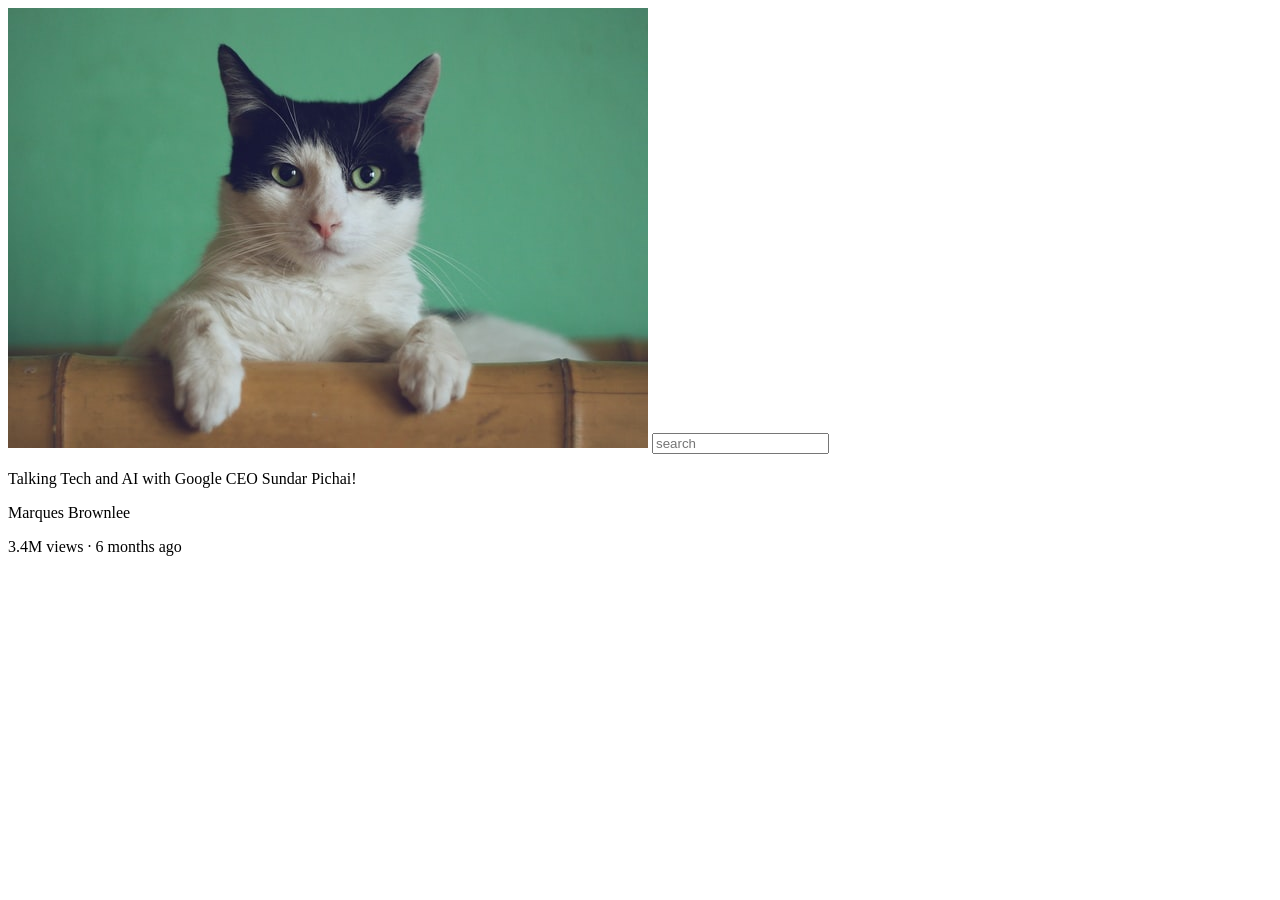
==== youtube.html @ 53cafdc5 "Started on youtube-clone kinda" ====
<!doctype html>
<html lang="en">
  <head>
    <meta charset="UTF-8" />
    <meta name="viewport" content="width=device-width, initial-scale=1.0" />
    <title>Youtube-clone-kinda</title>
    <link rel="stylesheet" href="youtube.css" />
  </head>
  <body>
    <img class="thumbnail" src="cat.jpg" alt="cat-photo" />
    <input class="search-bar" type="text" placeholder="search" />
    <p>Talking Tech and AI with Google CEO Sundar Pichai!</p>
    <p>Marques Brownlee</p>
    <p>3.4M views &#183; 6 months ago</p>
  </body>
</html>
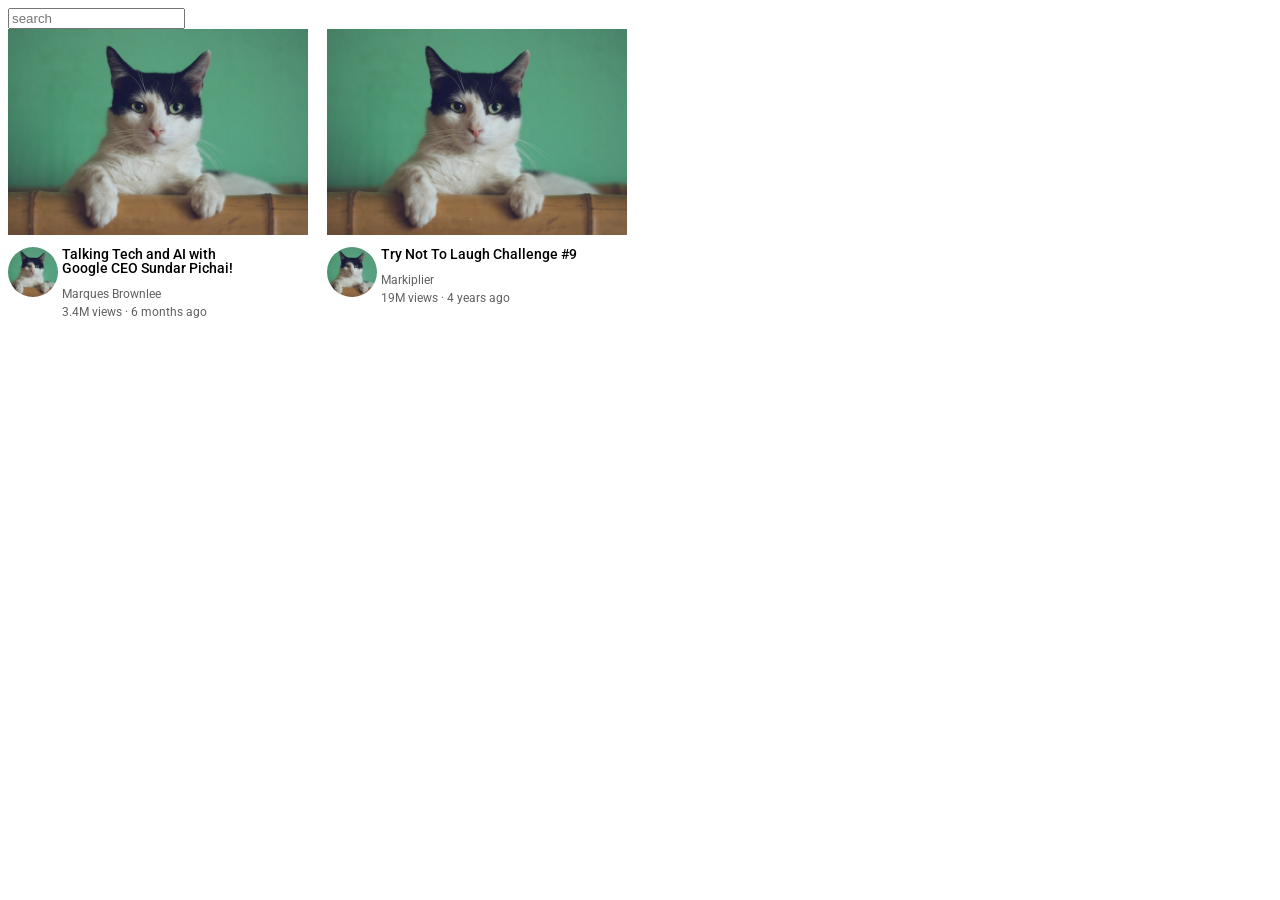
==== commit 1f178547: "halfway there" ====
--- a/youtube.html
+++ b/youtube.html
@@ -5,12 +5,46 @@
     <meta name="viewport" content="width=device-width, initial-scale=1.0" />
     <title>Youtube-clone-kinda</title>
     <link rel="stylesheet" href="youtube.css" />
+    <link rel="preconnect" href="https://fonts.googleapis.com" />
+    <link rel="preconnect" href="https://fonts.gstatic.com" crossorigin />
+    <link
+      href="https://fonts.googleapis.com/css2?family=Roboto:ital,wght@0,100..900;1,100..900&display=swap"
+      rel="stylesheet"
+    />
   </head>
   <body>
-    <img class="thumbnail" src="cat.jpg" alt="cat-photo" />
     <input class="search-bar" type="text" placeholder="search" />
-    <p>Talking Tech and AI with Google CEO Sundar Pichai!</p>
-    <p>Marques Brownlee</p>
-    <p>3.4M views &#183; 6 months ago</p>
+    <div class="video-preview">
+      <div class="thumbnail-row">
+        <img class="thumbnail" src="cat.jpg" alt="cat-photo" />
+      </div>
+      <div>
+        <div class="channel-picture">
+          <img src="cat.jpg" alt="neko" id="profile-picture" />
+        </div>
+        <div class="video-info">
+          <p class="video-title">
+            Talking Tech and AI with Google CEO Sundar Pichai!
+          </p>
+          <p class="video-author">Marques Brownlee</p>
+          <p class="video-stats">3.4M views &#183; 6 months ago</p>
+        </div>
+      </div>
+    </div>
+    <div class="video-preview">
+      <div class="thumbnail-row">
+        <img class="thumbnail" src="cat.jpg" alt="cat-photo" />
+      </div>
+      <div>
+        <div class="channel-picture">
+          <img src="cat.jpg" alt="neko" id="profile-picture" />
+        </div>
+        <div class="video-info">
+          <p class="video-title">Try Not To Laugh Challenge #9</p>
+          <p class="video-author">Markiplier</p>
+          <p class="video-stats">19M views &#183; 4 years ago</p>
+        </div>
+      </div>
+    </div>
   </body>
 </html>
--- a/youtube.css
+++ b/youtube.css
@@ -0,0 +1,52 @@
+p {
+  font-family: Roboto, Arial;
+  margin-top: 0;
+  margin-bottom: 0;
+}
+.thumbnail {
+  width: 300px;
+  display: block;
+}
+.search-bar {
+  display: block;
+}
+.video-title {
+  margin-top: 0;
+  font-size: 14px;
+  font-weight: 500;
+  line-height: 14px;
+  margin-bottom: 12px;
+}
+
+.video-preview {
+  width: 300px;
+  display: inline-block;
+  vertical-align: top;
+  margin-right: 15px;
+}
+.channel-picture {
+  display: inline-block;
+  width: 50px;
+  vertical-align: top;
+}
+.video-info {
+  display: inline-block;
+  width: 200px;
+}
+#profile-picture {
+  height: 50px;
+  width: 50px;
+  object-fit: cover;
+  border-radius: 50%;
+}
+.thumbnail-row {
+  margin-bottom: 12px;
+}
+.video-author,
+.video-stats {
+  font-size: 12px;
+  color: rgb(96, 96, 96);
+}
+.video-author {
+  margin-bottom: 4px;
+}
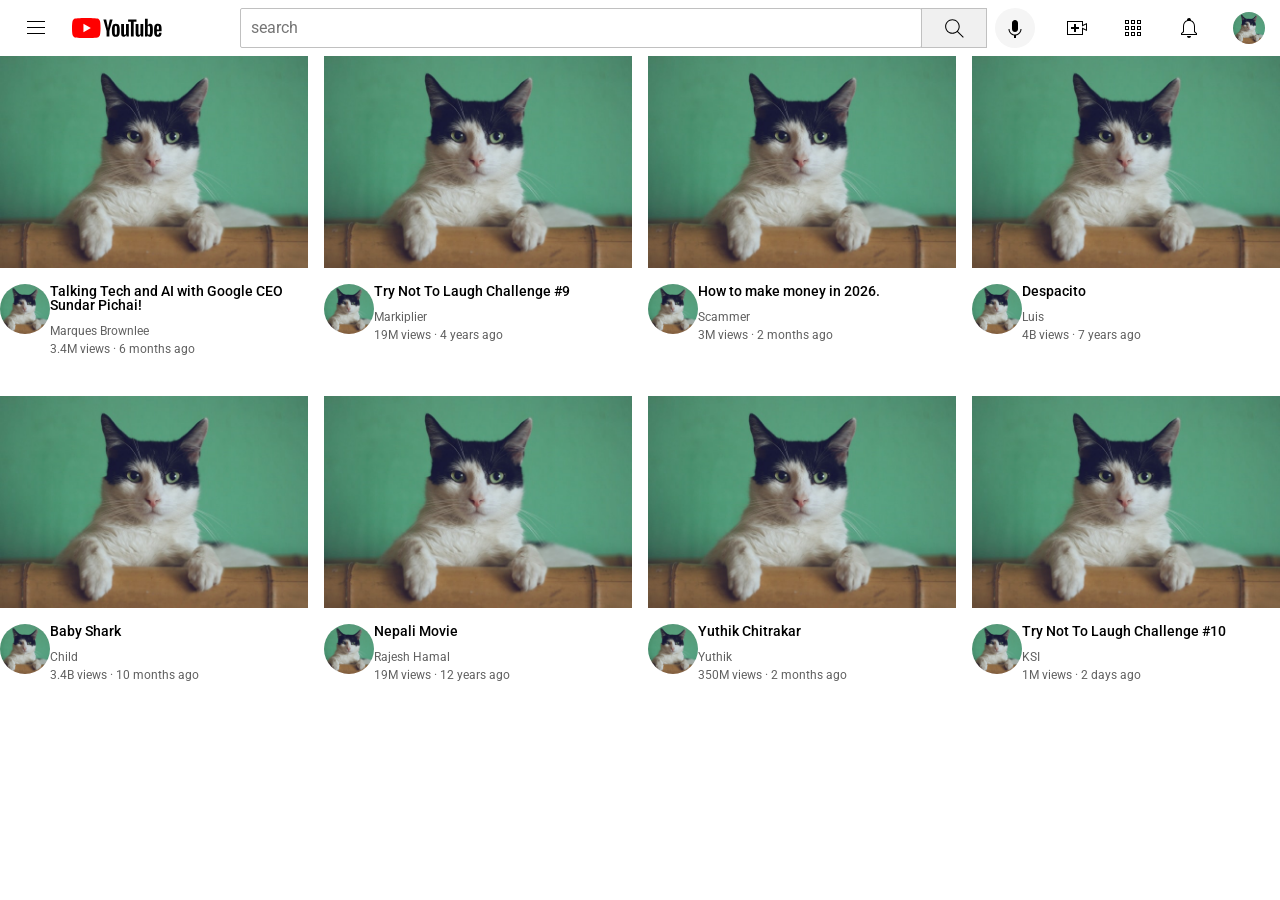
==== commit 3da52c5d: "Complete flexbox" ====
--- a/youtube.html
+++ b/youtube.html
@@ -5,6 +5,8 @@
     <meta name="viewport" content="width=device-width, initial-scale=1.0" />
     <title>Youtube-clone-kinda</title>
     <link rel="stylesheet" href="youtube.css" />
+    <link rel="stylesheet" href="header.css" />
+    <link rel="stylesheet" href="general.css" />
     <link rel="preconnect" href="https://fonts.googleapis.com" />
     <link rel="preconnect" href="https://fonts.gstatic.com" crossorigin />
     <link
@@ -13,36 +15,154 @@
     />
   </head>
   <body>
-    <input class="search-bar" type="text" placeholder="search" />
-    <div class="video-preview">
-      <div class="thumbnail-row">
-        <img class="thumbnail" src="cat.jpg" alt="cat-photo" />
+    <div class="header">
+      <div class="left-section">
+        <img
+          class="hamburger-menu"
+          src="icons/hamburger-menu.svg"
+          alt="hamburger"
+        /><img class="youtube-logo" src="icons/youtube-logo.svg" alt="" />
       </div>
-      <div>
-        <div class="channel-picture">
-          <img src="cat.jpg" alt="neko" id="profile-picture" />
+      <div class="middle-section">
+        <input class="search-bar" type="text" placeholder="search" />
+        <button class="search-button">
+          <img class="search-icon" src="icons/search.svg" alt="" /></button
+        ><button class="voice-search-button">
+          <img
+            class="voice-search-icon"
+            src="icons/voice-search-icon.svg"
+            alt=""
+          />
+        </button>
+      </div>
+      <div class="right-section">
+        <img class="upload-icon" src="icons/upload.svg" alt="" />
+        <img class="youtube-apps-icon" src="icons/youtube-apps.svg" alt="" />
+        <img class="notifications-icon" src="icons/notifications.svg" alt="" />
+        <img class="user-profile" src="cat.jpg" alt="" />
+      </div>
+    </div>
+    <div class="video-grid">
+      <div class="video-preview">
+        <div class="thumbnail-row">
+          <img class="thumbnail" src="cat.jpg" alt="cat-photo" />
         </div>
-        <div class="video-info">
-          <p class="video-title">
-            Talking Tech and AI with Google CEO Sundar Pichai!
-          </p>
-          <p class="video-author">Marques Brownlee</p>
-          <p class="video-stats">3.4M views &#183; 6 months ago</p>
+        <div class="video-info-grid">
+          <div class="channel-picture">
+            <img src="cat.jpg" alt="neko" id="profile-picture" />
+          </div>
+          <div class="video-info">
+            <p class="video-title">
+              Talking Tech and AI with Google CEO Sundar Pichai!
+            </p>
+            <p class="video-author">Marques Brownlee</p>
+            <p class="video-stats">3.4M views &#183; 6 months ago</p>
+          </div>
         </div>
       </div>
-    </div>
-    <div class="video-preview">
-      <div class="thumbnail-row">
-        <img class="thumbnail" src="cat.jpg" alt="cat-photo" />
+      <div class="video-preview">
+        <div class="thumbnail-row">
+          <img class="thumbnail" src="cat.jpg" alt="cat-photo" />
+        </div>
+        <div class="video-info-grid">
+          <div class="channel-picture">
+            <img src="cat.jpg" alt="neko" id="profile-picture" />
+          </div>
+          <div class="video-info">
+            <p class="video-title">Try Not To Laugh Challenge #9</p>
+            <p class="video-author">Markiplier</p>
+            <p class="video-stats">19M views &#183; 4 years ago</p>
+          </div>
+        </div>
       </div>
-      <div>
-        <div class="channel-picture">
-          <img src="cat.jpg" alt="neko" id="profile-picture" />
+      <div class="video-preview">
+        <div class="thumbnail-row">
+          <img class="thumbnail" src="cat.jpg" alt="cat-photo" />
         </div>
-        <div class="video-info">
-          <p class="video-title">Try Not To Laugh Challenge #9</p>
-          <p class="video-author">Markiplier</p>
-          <p class="video-stats">19M views &#183; 4 years ago</p>
+        <div class="video-info-grid">
+          <div class="channel-picture">
+            <img src="cat.jpg" alt="neko" id="profile-picture" />
+          </div>
+          <div class="video-info">
+            <p class="video-title">How to make money in 2026.</p>
+            <p class="video-author">Scammer</p>
+            <p class="video-stats">3M views &#183; 2 months ago</p>
+          </div>
+        </div>
+      </div>
+      <div class="video-preview">
+        <div class="thumbnail-row">
+          <img class="thumbnail" src="cat.jpg" alt="cat-photo" />
+        </div>
+        <div class="video-info-grid">
+          <div class="channel-picture">
+            <img src="cat.jpg" alt="neko" id="profile-picture" />
+          </div>
+          <div class="video-info">
+            <p class="video-title">Despacito</p>
+            <p class="video-author">Luis</p>
+            <p class="video-stats">4B views &#183; 7 years ago</p>
+          </div>
+        </div>
+      </div>
+      <div class="video-preview">
+        <div class="thumbnail-row">
+          <img class="thumbnail" src="cat.jpg" alt="cat-photo" />
+        </div>
+        <div class="video-info-grid">
+          <div class="channel-picture">
+            <img src="cat.jpg" alt="neko" id="profile-picture" />
+          </div>
+          <div class="video-info">
+            <p class="video-title">Baby Shark</p>
+            <p class="video-author">Child</p>
+            <p class="video-stats">3.4B views &#183; 10 months ago</p>
+          </div>
+        </div>
+      </div>
+      <div class="video-preview">
+        <div class="thumbnail-row">
+          <img class="thumbnail" src="cat.jpg" alt="cat-photo" />
+        </div>
+        <div class="video-info-grid">
+          <div class="channel-picture">
+            <img src="cat.jpg" alt="neko" id="profile-picture" />
+          </div>
+          <div class="video-info">
+            <p class="video-title">Nepali Movie</p>
+            <p class="video-author">Rajesh Hamal</p>
+            <p class="video-stats">19M views &#183; 12 years ago</p>
+          </div>
+        </div>
+      </div>
+      <div class="video-preview">
+        <div class="thumbnail-row">
+          <img class="thumbnail" src="cat.jpg" alt="cat-photo" />
+        </div>
+        <div class="video-info-grid">
+          <div class="channel-picture">
+            <img src="cat.jpg" alt="neko" id="profile-picture" />
+          </div>
+          <div class="video-info">
+            <p class="video-title">Yuthik Chitrakar</p>
+            <p class="video-author">Yuthik</p>
+            <p class="video-stats">350M views &#183; 2 months ago</p>
+          </div>
+        </div>
+      </div>
+      <div class="video-preview">
+        <div class="thumbnail-row">
+          <img class="thumbnail" src="cat.jpg" alt="cat-photo" />
+        </div>
+        <div class="video-info-grid">
+          <div class="channel-picture">
+            <img src="cat.jpg" alt="neko" id="profile-picture" />
+          </div>
+          <div class="video-info">
+            <p class="video-title">Try Not To Laugh Challenge #10</p>
+            <p class="video-author">KSI</p>
+            <p class="video-stats">1M views &#183; 2 days ago</p>
+          </div>
         </div>
       </div>
     </div>
--- a/youtube.css
+++ b/youtube.css
@@ -1,15 +1,7 @@
-p {
-  font-family: Roboto, Arial;
-  margin-top: 0;
-  margin-bottom: 0;
+.thumbnail {
+  width: 100%;
 }
-.thumbnail {
-  width: 300px;
-  display: block;
-}
-.search-bar {
-  display: block;
-}
+
 .video-title {
   margin-top: 0;
   font-size: 14px;
@@ -18,21 +10,11 @@
   margin-bottom: 12px;
 }
 
-.video-preview {
-  width: 300px;
-  display: inline-block;
-  vertical-align: top;
-  margin-right: 15px;
+.video-info-grid {
+  display: grid;
+  grid-template-columns: 50px 1fr;
 }
-.channel-picture {
-  display: inline-block;
-  width: 50px;
-  vertical-align: top;
-}
-.video-info {
-  display: inline-block;
-  width: 200px;
-}
+
 #profile-picture {
   height: 50px;
   width: 50px;
@@ -50,3 +32,8 @@
 .video-author {
   margin-bottom: 4px;
 }
+.video-grid {
+  display: grid;
+  grid-template-columns: 1fr 1fr 1fr 1fr;
+  gap: 40px 16px;
+}
--- a/header.css
+++ b/header.css
@@ -0,0 +1,89 @@
+.header {
+  height: 40px;
+  display: flex;
+  flex-direction: row;
+  justify-content: space-between;
+  margin: 8px 0px;
+}
+
+.left-section {
+  width: 150px;
+  display: flex;
+  align-items: center;
+}
+.middle-section {
+  flex: 1;
+  margin-left: 90px;
+  margin-right: 30px;
+  max-width: 800px;
+  display: flex;
+  align-items: center;
+}
+
+.hamburger-menu {
+  height: 24px;
+  margin: 0px 24px;
+}
+.youtube-logo {
+  height: 20px;
+}
+.search-button {
+  height: 40px;
+  width: 66px;
+  background-color: rgb(240, 240, 240);
+  border: 1px solid rgb(192, 192, 192);
+  margin-left: -1px;
+  margin-right: 8px;
+}
+.voice-search-button {
+  height: 40px;
+  width: 40px;
+  border-radius: 50%;
+  background-color: rgb(245, 245, 245);
+  border: none;
+}
+.search-bar {
+  flex: 1;
+  height: 36px;
+  padding-left: 10px;
+  font-size: 16px;
+  border: 1px solid rgb(192, 192, 192);
+  border-radius: 2px;
+  box-shadow: inset 1px 2px 5px rgba(0, 0, 0, 0 5);
+  width: 0;
+}
+.search-bar::placeholder {
+  font-family: Roboto, Arial;
+  font-size: 16px;
+}
+.search-icon {
+  height: 25px;
+  margin-top: 4px;
+}
+.voice-search-icon {
+  height: 24px;
+  margin-top: 4px;
+}
+.right-section {
+  width: 200px;
+  display: flex;
+  align-items: center;
+  justify-content: space-between;
+  margin-right: 15px;
+  flex-shrink: 0;
+}
+.upload-icon {
+  height: 24px;
+}
+.youtube-apps-icon {
+  height: 24px;
+}
+.notifications-icon {
+  height: 24px;
+}
+.user-profile {
+  height: 32px;
+  width: 32px;
+  object-fit: cover;
+  border-radius: 50%;
+}
--- a/general.css
+++ b/general.css
@@ -0,0 +1,8 @@
+p {
+  font-family: Roboto, Arial;
+  margin-top: 0;
+  margin-bottom: 0;
+}
+body {
+  margin: 0;
+}
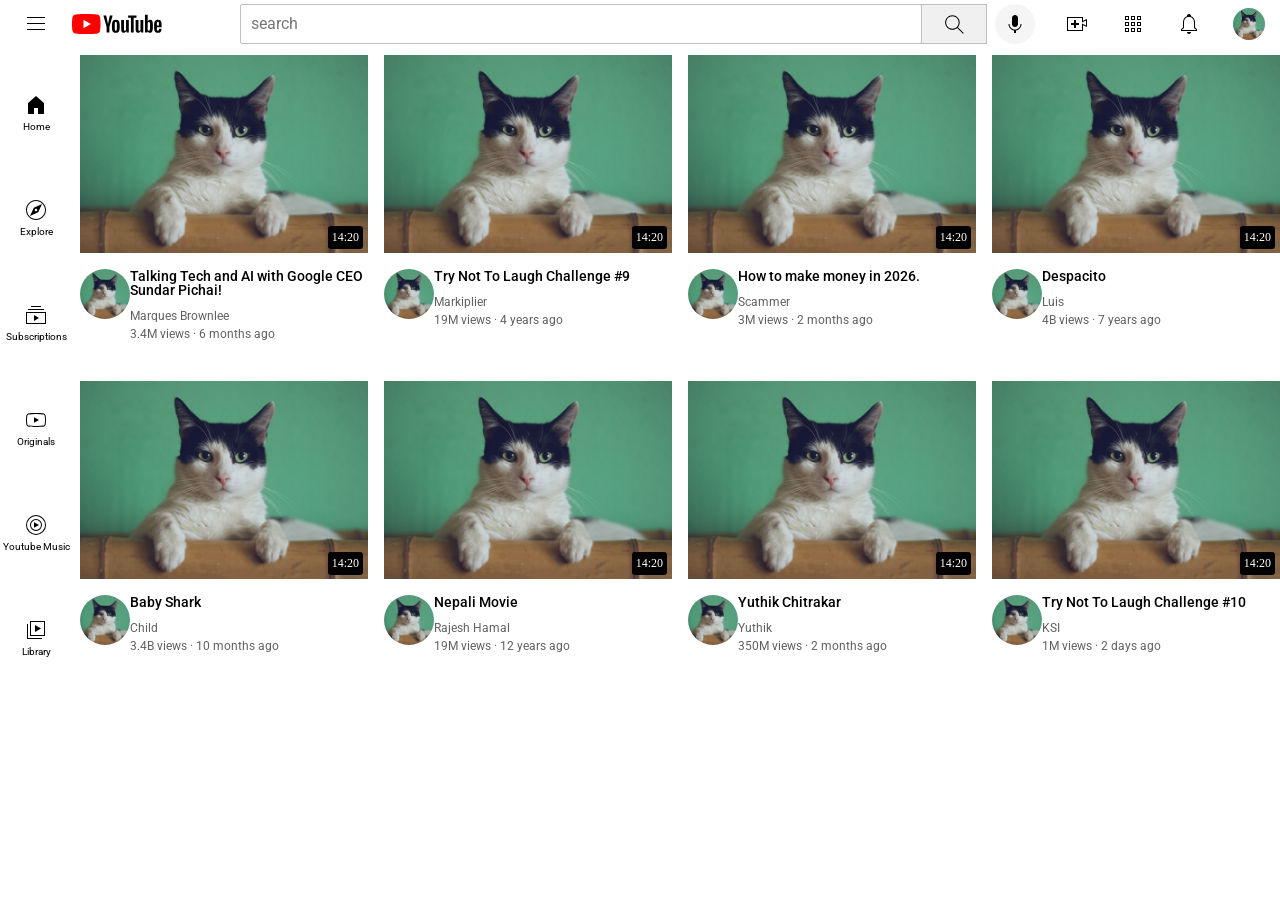
==== commit caf36d4c: "Youtube clone complete now exerceise will be done tomorrow" ====
--- a/youtube.html
+++ b/youtube.html
@@ -6,6 +6,7 @@
     <title>Youtube-clone-kinda</title>
     <link rel="stylesheet" href="youtube.css" />
     <link rel="stylesheet" href="header.css" />
+    <link rel="stylesheet" href="sidebar.css" />
     <link rel="stylesheet" href="general.css" />
     <link rel="preconnect" href="https://fonts.googleapis.com" />
     <link rel="preconnect" href="https://fonts.gstatic.com" crossorigin />
@@ -26,26 +27,59 @@
       <div class="middle-section">
         <input class="search-bar" type="text" placeholder="search" />
         <button class="search-button">
-          <img class="search-icon" src="icons/search.svg" alt="" /></button
+          <img class="search-icon" src="icons/search.svg" alt="" />
+          <div class="tooltip">Search</div></button
         ><button class="voice-search-button">
           <img
             class="voice-search-icon"
             src="icons/voice-search-icon.svg"
             alt=""
           />
+          <div class="tooltip">Search with your voice</div>
         </button>
       </div>
       <div class="right-section">
-        <img class="upload-icon" src="icons/upload.svg" alt="" />
+        <div class="upload-icon-container">
+          <img class="upload-icon" src="icons/upload.svg" alt="" />
+          <div class="tooltip">Create</div>
+        </div>
         <img class="youtube-apps-icon" src="icons/youtube-apps.svg" alt="" />
         <img class="notifications-icon" src="icons/notifications.svg" alt="" />
         <img class="user-profile" src="cat.jpg" alt="" />
       </div>
     </div>
+
+    <div class="sidebar">
+      <div class="sidebar-link">
+        <img src="icons/home.svg" alt="" />
+        <div>Home</div>
+      </div>
+      <div class="sidebar-link">
+        <img src="icons/explore.svg" alt="" />
+        <div>Explore</div>
+      </div>
+      <div class="sidebar-link">
+        <img src="icons/subscriptions.svg" alt="" />
+        <div>Subscriptions</div>
+      </div>
+      <div class="sidebar-link">
+        <img src="icons/originals.svg" alt="" />
+        <div>Originals</div>
+      </div>
+      <div class="sidebar-link">
+        <img src="icons/youtube-music.svg" alt="" />
+        <div>Youtube Music</div>
+      </div>
+      <div class="sidebar-link">
+        <img src="icons/library.svg" alt="" />
+        <div>Library</div>
+      </div>
+    </div>
     <div class="video-grid">
       <div class="video-preview">
         <div class="thumbnail-row">
           <img class="thumbnail" src="cat.jpg" alt="cat-photo" />
+          <div class="video-time">14:20</div>
         </div>
         <div class="video-info-grid">
           <div class="channel-picture">
@@ -63,6 +97,7 @@
       <div class="video-preview">
         <div class="thumbnail-row">
           <img class="thumbnail" src="cat.jpg" alt="cat-photo" />
+          <div class="video-time">14:20</div>
         </div>
         <div class="video-info-grid">
           <div class="channel-picture">
@@ -77,6 +112,8 @@
       </div>
       <div class="video-preview">
         <div class="thumbnail-row">
+          <div class="video-time">14:20</div>
+
           <img class="thumbnail" src="cat.jpg" alt="cat-photo" />
         </div>
         <div class="video-info-grid">
@@ -92,6 +129,8 @@
       </div>
       <div class="video-preview">
         <div class="thumbnail-row">
+          <div class="video-time">14:20</div>
+
           <img class="thumbnail" src="cat.jpg" alt="cat-photo" />
         </div>
         <div class="video-info-grid">
@@ -107,6 +146,8 @@
       </div>
       <div class="video-preview">
         <div class="thumbnail-row">
+          <div class="video-time">14:20</div>
+
           <img class="thumbnail" src="cat.jpg" alt="cat-photo" />
         </div>
         <div class="video-info-grid">
@@ -122,6 +163,8 @@
       </div>
       <div class="video-preview">
         <div class="thumbnail-row">
+          <div class="video-time">14:20</div>
+
           <img class="thumbnail" src="cat.jpg" alt="cat-photo" />
         </div>
         <div class="video-info-grid">
@@ -137,6 +180,8 @@
       </div>
       <div class="video-preview">
         <div class="thumbnail-row">
+          <div class="video-time">14:20</div>
+
           <img class="thumbnail" src="cat.jpg" alt="cat-photo" />
         </div>
         <div class="video-info-grid">
@@ -152,6 +197,8 @@
       </div>
       <div class="video-preview">
         <div class="thumbnail-row">
+          <div class="video-time">14:20</div>
+
           <img class="thumbnail" src="cat.jpg" alt="cat-photo" />
         </div>
         <div class="video-info-grid">
--- a/youtube.css
+++ b/youtube.css
@@ -23,6 +23,7 @@
 }
 .thumbnail-row {
   margin-bottom: 12px;
+  position: relative;
 }
 .video-author,
 .video-stats {
@@ -37,3 +38,29 @@
   grid-template-columns: 1fr 1fr 1fr 1fr;
   gap: 40px 16px;
 }
+@media (max-width: 750px) {
+  .video-grid {
+    grid-template-columns: 1fr 1fr;
+  }
+}
+@media (min-width: 750px) and (max-width: 999px) {
+  .video-grid {
+    grid-template-columns: 1fr 1fr 1fr;
+  }
+}
+@media (max-width: 1000px) {
+  .video-grid {
+    grid-template-columns: 1fr 1fr 1fr 1fr;
+  }
+}
+.video-time {
+  background-color: black;
+  color: white;
+  position: absolute;
+  bottom: 8px;
+  right: 5px;
+  font-size: 12px;
+  font-weight: 500;
+  padding: 4px;
+  border-radius: 3px;
+}
--- a/header.css
+++ b/header.css
@@ -3,7 +3,13 @@
   display: flex;
   flex-direction: row;
   justify-content: space-between;
-  margin: 8px 0px;
+  position: fixed;
+  top: 0;
+  left: 0;
+  right: 0;
+  z-index: 999;
+  background-color: white;
+  padding-top: 4px;
 }
 
 .left-section {
@@ -35,6 +41,37 @@
   margin-left: -1px;
   margin-right: 8px;
 }
+
+.search-button,
+.voice-search-button,
+.upload-icon-container {
+  display: flex;
+  justify-content: center;
+  align-items: center;
+  position: relative;
+}
+.search-button .tooltip,
+.voice-search-button .tooltip,
+.upload-icon-container .tooltip {
+  font-family: Roboto, Arial;
+  position: absolute;
+  background-color: gray;
+  color: white;
+  padding: 4px 8px;
+  border-radius: 2px;
+  font-size: 12px;
+  bottom: -30px;
+  opacity: 0;
+  transition: opacity 0.15s;
+  pointer-events: none;
+  white-space: nowrap;
+}
+.search-button:hover .tooltip,
+.voice-search-button:hover .tooltip,
+.upload-icon-container:hover .tooltip {
+  opacity: 1;
+}
+
 .voice-search-button {
   height: 40px;
   width: 40px;
@@ -58,11 +95,9 @@
 }
 .search-icon {
   height: 25px;
-  margin-top: 4px;
 }
 .voice-search-icon {
   height: 24px;
-  margin-top: 4px;
 }
 .right-section {
   width: 200px;
--- a/sidebar.css
+++ b/sidebar.css
@@ -0,0 +1,28 @@
+.sidebar {
+  position: fixed;
+  left: 0;
+  bottom: 0;
+  top: 55px;
+  background-color: white;
+  width: 72px;
+  padding-top: 5px;
+}
+.sidebar-link {
+  height: 105px;
+  display: flex;
+  justify-content: center;
+  align-items: center;
+  flex-direction: column;
+  cursor: pointer;
+}
+.sidebar-link:hover {
+  background-color: rgb(235, 235, 235);
+}
+.sidebar-link img {
+  height: 24px;
+  margin-bottom: 4px;
+}
+.sidebar-link div {
+  font-family: Roboto, Arial;
+  font-size: 10px;
+}
--- a/general.css
+++ b/general.css
@@ -4,5 +4,8 @@
   margin-bottom: 0;
 }
 body {
-  margin: 0;
+  margin: 0px;
+  padding-top: 55px;
+  padding-left: 80px;
+  padding-bottom: 10px;
 }
